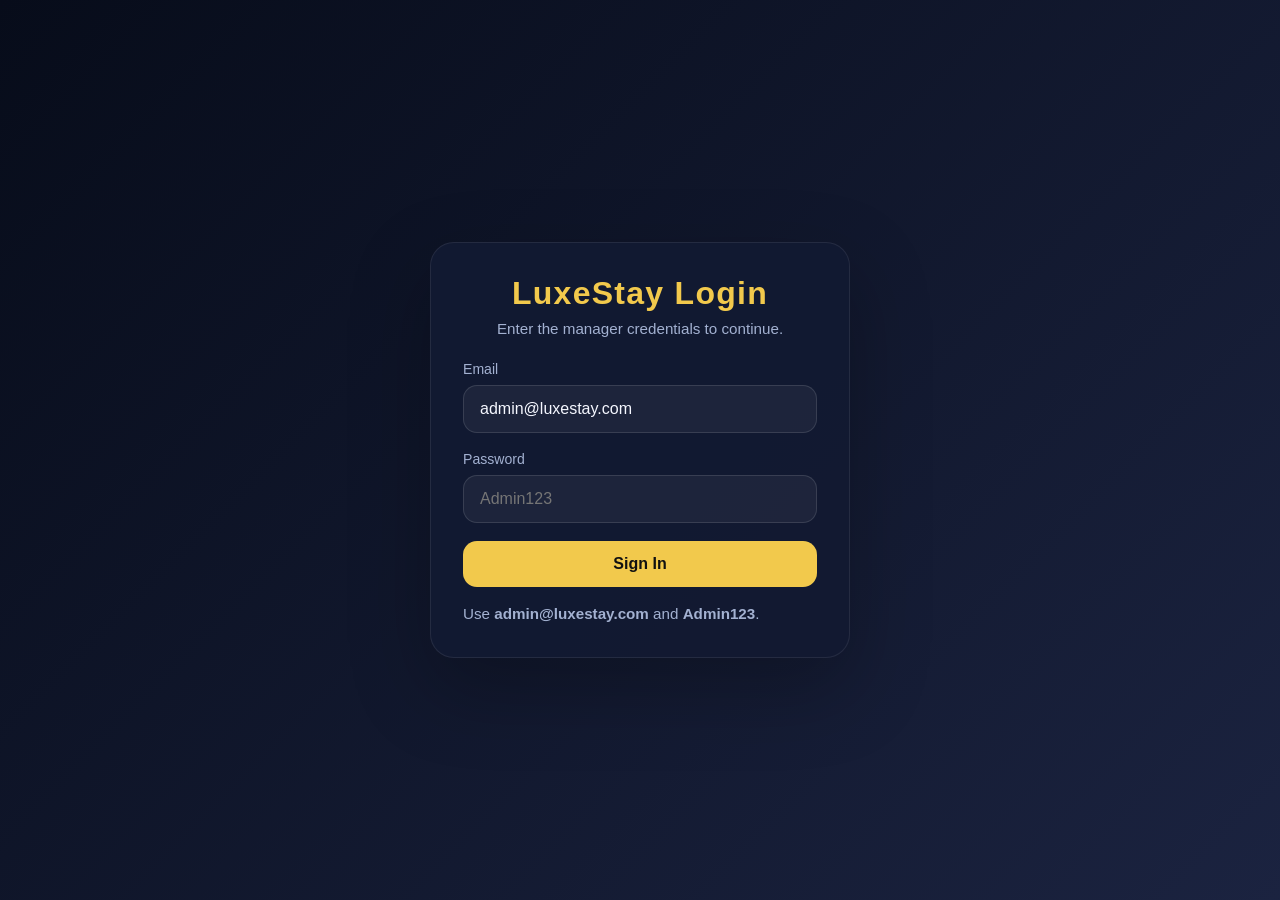
==== index.html @ e8fb21a9 "intail UI settings of hotel managments" ====
<!DOCTYPE html>
<html lang="en">
<head>
<meta charset="UTF-8">
<meta name="viewport" content="width=device-width, initial-scale=1.0">
<title>LuxeStay — Hotel Management System</title>
<link href="https://fonts.googleapis.com/css2?family=Cormorant+Garamond:wght@400;500;600&family=DM+Sans:wght@300;400;500;600&display=swap" rel="stylesheet">
<link rel="stylesheet" href="style.css">
</head>
<body>

<!-- SIDEBAR -->
<aside class="sidebar" id="sidebar">
  <div class="sidebar-logo">
    <div class="brand">LuxeStay</div>
    <div class="tagline">Hotel Management</div>
  </div>
  <nav class="sidebar-nav">
    <div class="nav-section-label">Overview</div>
    <div class="nav-item active" onclick="navigate('dashboard',this)">
      <svg fill="none" viewBox="0 0 24 24" stroke="currentColor" stroke-width="1.8"><rect x="3" y="3" width="7" height="7" rx="1"/><rect x="14" y="3" width="7" height="7" rx="1"/><rect x="3" y="14" width="7" height="7" rx="1"/><rect x="14" y="14" width="7" height="7" rx="1"/></svg>
      Dashboard
    </div>

    <div class="nav-section-label">Operations</div>
    <div class="nav-item" onclick="navigate('reservations',this)">
      <svg fill="none" viewBox="0 0 24 24" stroke="currentColor" stroke-width="1.8"><rect x="3" y="4" width="18" height="18" rx="2"/><line x1="16" y1="2" x2="16" y2="6"/><line x1="8" y1="2" x2="8" y2="6"/><line x1="3" y1="10" x2="21" y2="10"/></svg>
      Reservations
      <span class="nav-badge" id="pending-badge">0</span>
    </div>
    <div class="nav-item" onclick="navigate('rooms',this)">
      <svg fill="none" viewBox="0 0 24 24" stroke="currentColor" stroke-width="1.8"><path d="M2 20V8l10-5 10 5v12"/><path d="M9 20v-8h6v8"/></svg>
      Rooms
    </div>
    <div class="nav-item" onclick="navigate('guests',this)">
      <svg fill="none" viewBox="0 0 24 24" stroke="currentColor" stroke-width="1.8"><circle cx="9" cy="7" r="4"/><path d="M2 21v-2a4 4 0 014-4h6a4 4 0 014 4v2"/><path d="M20 8v6M17 11h6"/></svg>
      Guests
    </div>
    <div class="nav-item" onclick="navigate('checkinout',this)">
      <svg fill="none" viewBox="0 0 24 24" stroke="currentColor" stroke-width="1.8"><path d="M15 3h4a2 2 0 012 2v14a2 2 0 01-2 2h-4"/><polyline points="10 17 15 12 10 7"/><line x1="15" y1="12" x2="3" y2="12"/></svg>
      Check In / Out
    </div>
    <div class="nav-item" onclick="navigate('housekeeping',this)">
      <svg fill="none" viewBox="0 0 24 24" stroke="currentColor" stroke-width="1.8"><path d="M3 21h18M5 21V7l7-4 7 4v14"/><path d="M9 9h6M9 13h6M9 17h6"/></svg>
      Housekeeping
    </div>

    <div class="nav-section-label">Finance</div>
    <div class="nav-item" onclick="navigate('billing',this)">
      <svg fill="none" viewBox="0 0 24 24" stroke="currentColor" stroke-width="1.8"><rect x="2" y="5" width="20" height="14" rx="2"/><line x1="2" y1="10" x2="22" y2="10"/></svg>
      Billing
    </div>
    <div class="nav-item" onclick="navigate('reports',this)">
      <svg fill="none" viewBox="0 0 24 24" stroke="currentColor" stroke-width="1.8"><line x1="18" y1="20" x2="18" y2="10"/><line x1="12" y1="20" x2="12" y2="4"/><line x1="6" y1="20" x2="6" y2="14"/></svg>
      Reports
    </div>

    <div class="nav-section-label">Settings</div>
    <div class="nav-item" onclick="navigate('staff',this)">
      <svg fill="none" viewBox="0 0 24 24" stroke="currentColor" stroke-width="1.8"><path d="M17 21v-2a4 4 0 00-4-4H5a4 4 0 00-4 4v2"/><circle cx="9" cy="7" r="4"/><path d="M23 21v-2a4 4 0 00-3-3.87"/><path d="M16 3.13a4 4 0 010 7.75"/></svg>
      Staff
    </div>
    <div class="nav-item" onclick="navigate('settings',this)">
      <svg fill="none" viewBox="0 0 24 24" stroke="currentColor" stroke-width="1.8"><circle cx="12" cy="12" r="3"/><path d="M19.4 15a1.65 1.65 0 00.33 1.82l.06.06a2 2 0 010 2.83 2 2 0 01-2.83 0l-.06-.06a1.65 1.65 0 00-1.82-.33 1.65 1.65 0 00-1 1.51V21a2 2 0 01-4 0v-.09A1.65 1.65 0 009 19.4a1.65 1.65 0 00-1.82.33l-.06.06a2 2 0 01-2.83 0 2 2 0 010-2.83l.06-.06A1.65 1.65 0 004.68 15a1.65 1.65 0 00-1.51-1H3a2 2 0 010-4h.09A1.65 1.65 0 004.6 9a1.65 1.65 0 00-.33-1.82l-.06-.06a2 2 0 010-2.83 2 2 0 012.83 0l.06.06A1.65 1.65 0 009 4.68a1.65 1.65 0 001-1.51V3a2 2 0 014 0v.09a1.65 1.65 0 001 1.51 1.65 1.65 0 001.82-.33l.06-.06a2 2 0 012.83 0 2 2 0 010 2.83l-.06.06A1.65 1.65 0 0019.4 9a1.65 1.65 0 001.51 1H21a2 2 0 010 4h-.09a1.65 1.65 0 00-1.51 1z"/></svg>
      Settings
    </div>
  </nav>
  <div class="sidebar-footer">
    <div class="user-chip">
      <div class="user-avatar">AM</div>
      <div>
        <div class="user-name">Admin Manager</div>
        <div class="user-role">Super Admin</div>
      </div>
    </div>
  </div>
</aside>

<script>
  if (localStorage.getItem('luxestayLoggedIn') !== 'true') {
    window.location.href = 'login.html';
  }
</script>

<!-- MAIN -->
<main class="main">
  <header class="topbar">
    <div class="page-title" id="page-title">Dashboard</div>
    <div class="topbar-right">
      <div class="topbar-date" id="current-date"></div>
      <button class="notif-btn" onclick="showToast('You have 3 pending reservations','success')">
        <svg width="16" height="16" fill="none" viewBox="0 0 24 24" stroke="currentColor" stroke-width="1.8"><path d="M18 8A6 6 0 006 8c0 7-3 9-3 9h18s-3-2-3-9"/><path d="M13.73 21a2 2 0 01-3.46 0"/></svg>
        <span class="notif-dot"></span>
      </button>
      <button class="btn btn-primary" onclick="handleTopAction()" id="top-action-btn">
        <svg width="14" height="14" fill="none" viewBox="0 0 24 24" stroke="currentColor" stroke-width="2"><line x1="12" y1="5" x2="12" y2="19"/><line x1="5" y1="12" x2="19" y2="12"/></svg>
        New Reservation
      </button>
      <button class="btn btn-ghost" style="margin-left:10px;padding:10px 14px;font-size:0.95rem" onclick="logout()">Logout</button>
    </div>
  </header>

  <div class="page-content">

    <!-- DASHBOARD -->
    <div class="page active" id="page-dashboard">
      <div class="stats-grid">
        <div class="stat-card gold">
          <div class="stat-icon gold-bg"><svg fill="none" viewBox="0 0 24 24" stroke="currentColor" stroke-width="1.8"><path d="M2 20V8l10-5 10 5v12"/></svg></div>
          <div class="stat-label">Total Rooms</div>
          <div class="stat-value" id="stat-total">0</div>
          <div class="stat-sub" id="stat-floor-count">Across 0 floors</div>
        </div>
        <div class="stat-card green">
          <div class="stat-icon green-bg"><svg fill="none" viewBox="0 0 24 24" stroke="currentColor" stroke-width="1.8"><circle cx="12" cy="12" r="10"/><polyline points="12 6 12 12 16 14"/></svg></div>
          <div class="stat-label">Occupancy Rate</div>
          <div class="stat-value" id="stat-occupancy">0%</div>
          <div class="stat-sub" id="stat-occupied-count">0 of 0 occupied</div>
        </div>
        <div class="stat-card blue">
          <div class="stat-icon blue-bg"><svg fill="none" viewBox="0 0 24 24" stroke="currentColor" stroke-width="1.8"><rect x="3" y="4" width="18" height="18" rx="2"/><line x1="16" y1="2" x2="16" y2="6"/><line x1="8" y1="2" x2="8" y2="6"/><line x1="3" y1="10" x2="21" y2="10"/></svg></div>
          <div class="stat-label">Today's Check-ins</div>
          <div class="stat-value" id="stat-checkins">0</div>
          <div class="stat-sub" id="stat-checkins-sub">0 scheduled</div>
        </div>
        <div class="stat-card red">
          <div class="stat-icon gold-bg"><svg fill="none" viewBox="0 0 24 24" stroke="currentColor" stroke-width="1.8"><line x1="12" y1="1" x2="12" y2="23"/><path d="M17 5H9.5a3.5 3.5 0 000 7h5a3.5 3.5 0 010 7H6"/></svg></div>
          <div class="stat-label">Revenue Today</div>
          <div class="stat-value" id="stat-revenue">$0</div>
          <div class="stat-sub" id="stat-revenue-sub">0% vs yesterday</div>
        </div>
      </div>

      <div class="quick-actions">
        <div class="qa-card" onclick="navigate('reservations',document.querySelector('[onclick*=reservations]'));openModal('reservationModal')">
          <div class="qa-icon" style="background:rgba(201,168,76,0.1)"><svg width="20" height="20" fill="none" viewBox="0 0 24 24" stroke="#C9A84C" stroke-width="1.8"><line x1="12" y1="5" x2="12" y2="19"/><line x1="5" y1="12" x2="19" y2="12"/></svg></div>
          <div><div class="qa-text">New Booking</div><div class="qa-sub">Create reservation</div></div>
        </div>
        <div class="qa-card" onclick="navigate('checkinout',document.querySelector('[onclick*=checkinout]'))">
          <div class="qa-icon" style="background:var(--green-bg)"><svg width="20" height="20" fill="none" viewBox="0 0 24 24" stroke="var(--green)" stroke-width="1.8"><path d="M15 3h4a2 2 0 012 2v14a2 2 0 01-2 2h-4"/><polyline points="10 17 15 12 10 7"/><line x1="15" y1="12" x2="3" y2="12"/></svg></div>
          <div><div class="qa-text">Check In</div><div class="qa-sub">Guest arrival</div></div>
        </div>
        <div class="qa-card" onclick="navigate('billing',document.querySelector('[onclick*=billing]'))">
          <div class="qa-icon" style="background:var(--blue-bg)"><svg width="20" height="20" fill="none" viewBox="0 0 24 24" stroke="var(--blue)" stroke-width="1.8"><rect x="2" y="5" width="20" height="14" rx="2"/><line x1="2" y1="10" x2="22" y2="10"/></svg></div>
          <div><div class="qa-text">Generate Bill</div><div class="qa-sub">Invoice guest</div></div>
        </div>
        <div class="qa-card" onclick="navigate('housekeeping',document.querySelector('[onclick*=housekeeping]'))">
          <div class="qa-icon" style="background:var(--amber-bg)"><svg width="20" height="20" fill="none" viewBox="0 0 24 24" stroke="var(--amber)" stroke-width="1.8"><path d="M3 9l9-7 9 7v11a2 2 0 01-2 2H5a2 2 0 01-2-2z"/></svg></div>
          <div><div class="qa-text">Housekeeping</div><div class="qa-sub">Assign tasks</div></div>
        </div>
      </div>

      <div class="grid-2">
        <div>
          <div class="section-header">
            <div class="section-title">Recent Reservations</div>
            <button class="btn btn-ghost" onclick="navigate('reservations',document.querySelector('[onclick*=reservations]'))">View All</button>
          </div>
          <div class="table-wrap">
            <table>
              <thead><tr><th>Guest</th><th>Room</th><th>Check-in</th><th>Status</th></tr></thead>
              <tbody id="recent-reservations-tbody">
              </tbody>
            </table>
          </div>
        </div>
        <div>
          <div class="section-header">
            <div class="section-title">Recent Activity</div>
          </div>
          <div class="table-wrap" style="padding:16px">
            <div id="activity-feed"></div>
          </div>
        </div>
      </div>

      <div class="divider"></div>

      <div class="section-header" style="margin-top:0">
        <div class="section-title">Floor Overview</div>
        <div style="display:flex;gap:12px;font-size:12px">
          <span style="color:var(--green)">● Available</span>
          <span style="color:var(--red)">● Occupied</span>
          <span style="color:var(--blue)">● Reserved</span>
          <span style="color:var(--amber)">● Maintenance</span>
        </div>
      </div>
      <div id="floor-overview"></div>
    </div>

    <!-- RESERVATIONS -->
    <div class="page" id="page-reservations">
      <div class="filter-row">
        <div class="search-bar">
          <svg fill="none" viewBox="0 0 24 24" stroke="currentColor" stroke-width="2"><circle cx="11" cy="11" r="8"/><line x1="21" y1="21" x2="16.65" y2="16.65"/></svg>
          <input type="text" placeholder="Search guest, room..." id="res-search" oninput="filterReservations()">
        </div>
        <button class="filter-chip active" data-filter="all" onclick="setResFilter('all',this)">All</button>
        <button class="filter-chip" data-filter="confirmed" onclick="setResFilter('confirmed',this)">Confirmed</button>
        <button class="filter-chip" data-filter="pending" onclick="setResFilter('pending',this)">Pending</button>
        <button class="filter-chip" data-filter="checked-in" onclick="setResFilter('checked-in',this)">Checked In</button>
        <button class="filter-chip" data-filter="checked-out" onclick="setResFilter('checked-out',this)">Checked Out</button>
        <button class="btn btn-primary" style="margin-left:auto" onclick="openModal('reservationModal')">
          <svg width="14" height="14" fill="none" viewBox="0 0 24 24" stroke="currentColor" stroke-width="2"><line x1="12" y1="5" x2="12" y2="19"/><line x1="5" y1="12" x2="19" y2="12"/></svg>
          New Reservation
        </button>
      </div>
      <div class="table-wrap overflow-x">
        <table>
          <thead><tr><th>Booking ID</th><th>Guest Name</th><th>Room</th><th>Check-In</th><th>Check-Out</th><th>Nights</th><th>Amount</th><th>Status</th><th>Actions</th></tr></thead>
          <tbody id="reservations-tbody"></tbody>
        </table>
      </div>
    </div>

    <!-- ROOMS -->
    <div class="page" id="page-rooms">
      <div class="filter-row">
        <button class="filter-chip active" onclick="setRoomFilter('all',this)">All Rooms</button>
        <button class="filter-chip" onclick="setRoomFilter('available',this)">Available</button>
        <button class="filter-chip" onclick="setRoomFilter('occupied',this)">Occupied</button>
        <button class="filter-chip" onclick="setRoomFilter('reserved',this)">Reserved</button>
        <button class="filter-chip" onclick="setRoomFilter('maintenance',this)">Maintenance</button>
        <button class="btn btn-primary" style="margin-left:auto" onclick="openModal('roomModal')">
          <svg width="14" height="14" fill="none" viewBox="0 0 24 24" stroke="currentColor" stroke-width="2"><line x1="12" y1="5" x2="12" y2="19"/><line x1="5" y1="12" x2="19" y2="12"/></svg>
          Add Room
        </button>
      </div>
      <div class="room-grid" id="rooms-grid"></div>
    </div>

    <!-- GUESTS -->
    <div class="page" id="page-guests">
      <div class="filter-row">
        <div class="search-bar">
          <svg fill="none" viewBox="0 0 24 24" stroke="currentColor" stroke-width="2"><circle cx="11" cy="11" r="8"/><line x1="21" y1="21" x2="16.65" y2="16.65"/></svg>
          <input type="text" placeholder="Search guests..." id="guest-search" oninput="filterGuests()">
        </div>
        <button class="btn btn-primary" style="margin-left:auto" onclick="openModal('guestModal')">
          <svg width="14" height="14" fill="none" viewBox="0 0 24 24" stroke="currentColor" stroke-width="2"><line x1="12" y1="5" x2="12" y2="19"/><line x1="5" y1="12" x2="19" y2="12"/></svg>
          Add Guest
        </button>
      </div>
      <div class="table-wrap overflow-x">
        <table>
          <thead><tr><th>Guest ID</th><th>Name</th><th>Email</th><th>Phone</th><th>Nationality</th><th>Stays</th><th>Total Spent</th><th>Actions</th></tr></thead>
          <tbody id="guests-tbody"></tbody>
        </table>
      </div>
    </div>

    <!-- CHECK IN / OUT -->
    <div class="page" id="page-checkinout">
      <div class="tabs">
        <div class="tab active" onclick="switchTab('checkin-tab',this)">Check In</div>
        <div class="tab" onclick="switchTab('checkout-tab',this)">Check Out</div>
      </div>
      <div id="checkin-tab">
        <div class="section-header"><div class="section-title">Pending Check-Ins Today</div></div>
        <div class="table-wrap overflow-x">
          <table>
            <thead><tr><th>Booking ID</th><th>Guest Name</th><th>Room</th><th>Expected</th><th>ID Verified</th><th>Action</th></tr></thead>
            <tbody id="checkin-tbody"></tbody>
          </table>
        </div>
      </div>
      <div id="checkout-tab" style="display:none">
        <div class="section-header"><div class="section-title">Active Check-Ins (Ready to Checkout)</div></div>
        <div class="table-wrap overflow-x">
          <table>
            <thead><tr><th>Booking ID</th><th>Guest Name</th><th>Room</th><th>Check-Out Date</th><th>Due Amount</th><th>Action</th></tr></thead>
            <tbody id="checkout-tbody"></tbody>
          </table>
        </div>
      </div>
    </div>

    <!-- HOUSEKEEPING -->
    <div class="page" id="page-housekeeping">
      <div class="filter-row">
        <button class="filter-chip active" onclick="setHKFilter('all',this)">All Tasks</button>
        <button class="filter-chip" onclick="setHKFilter('pending',this)">Pending</button>
        <button class="filter-chip" onclick="setHKFilter('in-progress',this)">In Progress</button>
        <button class="filter-chip" onclick="setHKFilter('completed',this)">Completed</button>
        <button class="btn btn-primary" style="margin-left:auto" onclick="openModal('hkModal')">
          <svg width="14" height="14" fill="none" viewBox="0 0 24 24" stroke="currentColor" stroke-width="2"><line x1="12" y1="5" x2="12" y2="19"/><line x1="5" y1="12" x2="19" y2="12"/></svg>
          Assign Task
        </button>
      </div>
      <div class="table-wrap overflow-x">
        <table>
          <thead><tr><th>Task ID</th><th>Room</th><th>Type</th><th>Assigned To</th><th>Priority</th><th>Status</th><th>Notes</th><th>Actions</th></tr></thead>
          <tbody id="hk-tbody"></tbody>
        </table>
      </div>
    </div>

    <!-- BILLING -->
    <div class="page" id="page-billing">
      <div class="tabs">
        <div class="tab active" onclick="switchTab('invoices-tab',this)">Invoices</div>
        <div class="tab" onclick="switchTab('generate-tab',this)">Generate Bill</div>
      </div>
      <div id="invoices-tab">
        <div class="table-wrap overflow-x">
          <table>
            <thead><tr><th>Invoice #</th><th>Guest</th><th>Room</th><th>Dates</th><th>Amount</th><th>Paid</th><th>Status</th><th>Actions</th></tr></thead>
            <tbody id="billing-tbody"></tbody>
          </table>
        </div>
      </div>
      <div id="generate-tab" style="display:none">
        <div style="max-width:560px">
          <div class="form-group" style="margin-bottom:16px">
            <label>Select Booking ID</label>
            <select id="bill-booking-select" onchange="loadBillPreview()">
              <option value="">-- Select Booking --</option>
            </select>
          </div>
          <div id="bill-preview" style="display:none">
            <div class="table-wrap" style="padding:20px;margin-top:0">
              <div id="bill-details"></div>
              <div class="divider"></div>
              <div id="bill-line-items"></div>
              <button class="btn btn-primary" style="margin-top:20px" onclick="generateInvoice()">Generate Invoice</button>
            </div>
          </div>
        </div>
      </div>
    </div>

    <!-- REPORTS -->
    <div class="page" id="page-reports">
      <div class="grid-3 report-metrics" id="report-metrics" style="margin-bottom:24px"></div>
      <div class="grid-2">
        <div class="chart-box">
          <div class="section-title" style="margin-bottom:4px">Weekly Revenue</div>
          <div style="font-size:12px;color:var(--text-muted)">Last 7 days</div>
          <div class="mini-bar-chart" id="revenue-chart"></div>
          <div style="display:flex;justify-content:space-between;font-size:10px;color:var(--text-dim);margin-top:4px">
            <span>Mon</span><span>Tue</span><span>Wed</span><span>Thu</span><span>Fri</span><span>Sat</span><span>Sun</span>
          </div>
        </div>
        <div class="chart-box">
          <div class="section-title" style="margin-bottom:4px">Occupancy Trend</div>
          <div style="font-size:12px;color:var(--text-muted)">Last 7 days</div>
          <div class="mini-bar-chart" id="occupancy-chart"></div>
          <div style="display:flex;justify-content:space-between;font-size:10px;color:var(--text-dim);margin-top:4px">
            <span>Mon</span><span>Tue</span><span>Wed</span><span>Thu</span><span>Fri</span><span>Sat</span><span>Sun</span>
          </div>
        </div>
      </div>
      <div class="divider"></div>
      <div class="section-header"><div class="section-title">Room Type Performance</div></div>
      <div class="table-wrap">
        <table>
          <thead><tr><th>Room Type</th><th>Count</th><th>Avg Rate</th><th>Occupancy</th><th>Revenue</th></tr></thead>
          <tbody id="report-performance-tbody"></tbody>
        </table>
      </div>
    </div>

    <!-- STAFF -->
    <div class="page" id="page-staff">
      <div class="filter-row">
        <div class="search-bar">
          <svg fill="none" viewBox="0 0 24 24" stroke="currentColor" stroke-width="2"><circle cx="11" cy="11" r="8"/><line x1="21" y1="21" x2="16.65" y2="16.65"/></svg>
          <input type="text" placeholder="Search staff..." id="staff-search" oninput="filterStaff()">
        </div>
        <button class="btn btn-primary" style="margin-left:auto" onclick="openModal('staffModal')">
          <svg width="14" height="14" fill="none" viewBox="0 0 24 24" stroke="currentColor" stroke-width="2"><line x1="12" y1="5" x2="12" y2="19"/><line x1="5" y1="12" x2="19" y2="12"/></svg>
          Add Staff
        </button>
      </div>
      <div class="table-wrap overflow-x">
        <table>
          <thead><tr><th>Staff ID</th><th>Name</th><th>Role</th><th>Department</th><th>Shift</th><th>Contact</th><th>Status</th><th>Actions</th></tr></thead>
          <tbody id="staff-tbody"></tbody>
        </table>
      </div>
    </div>

    <!-- SETTINGS -->
    <div class="page" id="page-settings">
      <div class="grid-2">
        <div>
          <div class="section-title" style="margin-bottom:16px">Hotel Information</div>
          <div class="table-wrap" style="padding:20px">
            <div class="form-group" style="margin-bottom:16px"><label>Hotel Name</label><input id="hotel-name"></div>
            <div class="form-group" style="margin-bottom:16px"><label>Address</label><input id="hotel-address"></div>
            <div class="form-group" style="margin-bottom:16px"><label>Phone</label><input id="hotel-phone"></div>
            <div class="form-group" style="margin-bottom:16px"><label>Email</label><input id="hotel-email"></div>
            <div class="form-group" style="margin-bottom:16px"><label>Currency</label><select id="hotel-currency"><option>USD ($)</option><option>EUR (€)</option><option>GBP (£)</option><option>PKR (₨)</option></select></div>
            <div class="form-group" style="margin-bottom:20px"><label>Tax Rate (%)</label><input id="hotel-tax" type="number"></div>
            <button class="btn btn-primary" onclick="saveSettings()">Save Changes</button>
          </div>
        </div>
        <div>
          <div class="section-title" style="margin-bottom:16px">Room Pricing</div>
          <div class="table-wrap" style="padding:20px">
            <div class="form-group" style="margin-bottom:16px"><label>Standard Room (per night)</label><input id="price-standard" type="number"></div>
            <div class="form-group" style="margin-bottom:16px"><label>Deluxe Room (per night)</label><input id="price-deluxe" type="number"></div>
            <div class="form-group" style="margin-bottom:16px"><label>Suite (per night)</label><input id="price-suite" type="number"></div>
            <div class="form-group" style="margin-bottom:16px"><label>Presidential Suite (per night)</label><input id="price-presidential" type="number"></div>
            <div class="form-group" style="margin-bottom:16px"><label>Early Check-in Fee</label><input id="fee-early-checkin" type="number"></div>
            <div class="form-group" style="margin-bottom:20px"><label>Late Check-out Fee</label><input id="fee-late-checkout" type="number"></div>
            <button class="btn btn-primary" onclick="savePricing()">Update Pricing</button>
          </div>
        </div>
      </div>
    </div>

  </div><!-- end page-content -->
</main>

<!-- ===================== MODALS ===================== -->

<!-- Reservation Modal -->
<div class="modal-overlay" id="reservationModal">
  <div class="modal">
    <div class="modal-header">
      <div class="modal-title">New Reservation</div>
      <button class="modal-close" onclick="closeModal('reservationModal')">×</button>
    </div>
    <div class="form-grid">
      <div class="form-group"><label>First Name</label><input id="res-fname" placeholder="John"></div>
      <div class="form-group"><label>Last Name</label><input id="res-lname" placeholder="Smith"></div>
      <div class="form-group"><label>Email</label><input id="res-email" type="email" placeholder="john@email.com"></div>
      <div class="form-group"><label>Phone</label><input id="res-phone" placeholder="+1 555-0100"></div>
      <div class="form-group"><label>Room</label>
        <select id="res-room">
          <option value="">Select Room</option>
        </select>
      </div>
      <div class="form-group"><label>Adults</label><select id="res-adults"><option>1</option><option>2</option><option>3</option><option>4</option></select></div>
      <div class="form-group"><label>Check-In Date</label><input id="res-checkin" type="date"></div>
      <div class="form-group"><label>Check-Out Date</label><input id="res-checkout" type="date"></div>
      <div class="form-group full"><label>Special Requests</label><textarea id="res-notes" placeholder="Any special requirements..."></textarea></div>
      <div class="form-group"><label>Payment Method</label><select id="res-payment"><option>Credit Card</option><option>Cash</option><option>Bank Transfer</option></select></div>
      <div class="form-group"><label>Status</label><select id="res-status"><option>confirmed</option><option>pending</option></select></div>
    </div>
    <div class="form-actions">
      <button class="btn btn-ghost" onclick="closeModal('reservationModal')">Cancel</button>
      <button class="btn btn-primary" onclick="saveReservation()">Create Reservation</button>
    </div>
  </div>
</div>

<!-- Room Modal -->
<div class="modal-overlay" id="roomModal">
  <div class="modal">
    <div class="modal-header">
      <div class="modal-title">Add / Edit Room</div>
      <button class="modal-close" onclick="closeModal('roomModal')">×</button>
    </div>
    <div class="form-grid">
      <div class="form-group"><label>Room Number</label><input id="room-number" placeholder="101"></div>
      <div class="form-group"><label>Floor</label><select id="room-floor"><option>1</option><option>2</option><option>3</option><option>4</option></select></div>
      <div class="form-group"><label>Type</label><select id="room-type"><option>Standard</option><option>Deluxe</option><option>Suite</option><option>Presidential</option></select></div>
      <div class="form-group"><label>Capacity</label><select id="room-capacity"><option>1</option><option>2</option><option>3</option><option>4</option></select></div>
      <div class="form-group"><label>Price / Night ($)</label><input id="room-price" type="number" placeholder="120"></div>
      <div class="form-group"><label>Status</label><select id="room-status-select"><option>available</option><option>occupied</option><option>reserved</option><option>maintenance</option></select></div>
      <div class="form-group full"><label>Amenities</label><input id="room-amenities" placeholder="WiFi, AC, TV, Mini Bar..."></div>
    </div>
    <div class="form-actions">
      <button class="btn btn-ghost" onclick="closeModal('roomModal')">Cancel</button>
      <button class="btn btn-primary" onclick="saveRoom()">Save Room</button>
    </div>
  </div>
</div>

<!-- Guest Modal -->
<div class="modal-overlay" id="guestModal">
  <div class="modal">
    <div class="modal-header">
      <div class="modal-title">Add / Edit Guest</div>
      <button class="modal-close" onclick="closeModal('guestModal')">×</button>
    </div>
    <div class="form-grid">
      <div class="form-group"><label>First Name</label><input id="guest-fname" placeholder="John"></div>
      <div class="form-group"><label>Last Name</label><input id="guest-lname" placeholder="Smith"></div>
      <div class="form-group"><label>Email</label><input id="guest-email" type="email"></div>
      <div class="form-group"><label>Phone</label><input id="guest-phone"></div>
      <div class="form-group"><label>Nationality</label><input id="guest-nationality" placeholder="American"></div>
      <div class="form-group"><label>ID Type</label><select id="guest-id-type"><option>Passport</option><option>National ID</option><option>Driver License</option></select></div>
      <div class="form-group full"><label>ID Number</label><input id="guest-id-number"></div>
    </div>
    <div class="form-actions">
      <button class="btn btn-ghost" onclick="closeModal('guestModal')">Cancel</button>
      <button class="btn btn-primary" onclick="saveGuest()">Save Guest</button>
    </div>
  </div>
</div>

<!-- Housekeeping Modal -->
<div class="modal-overlay" id="hkModal">
  <div class="modal">
    <div class="modal-header">
      <div class="modal-title">Assign Housekeeping Task</div>
      <button class="modal-close" onclick="closeModal('hkModal')">×</button>
    </div>
    <div class="form-grid">
      <div class="form-group"><label>Room</label><select id="hk-room"></select></div>
      <div class="form-group"><label>Task Type</label><select id="hk-type"><option>Full Cleaning</option><option>Turndown</option><option>Linen Change</option><option>Deep Clean</option><option>Inspection</option></select></div>
      <div class="form-group"><label>Assigned To</label><select id="hk-staff"></select></div>
      <div class="form-group"><label>Priority</label><select id="hk-priority"><option>Normal</option><option>High</option><option>Urgent</option></select></div>
      <div class="form-group full"><label>Notes</label><textarea id="hk-notes" placeholder="Special instructions..."></textarea></div>
    </div>
    <div class="form-actions">
      <button class="btn btn-ghost" onclick="closeModal('hkModal')">Cancel</button>
      <button class="btn btn-primary" onclick="saveHKTask()">Assign Task</button>
    </div>
  </div>
</div>

<!-- Staff Modal -->
<div class="modal-overlay" id="staffModal">
  <div class="modal">
    <div class="modal-header">
      <div class="modal-title">Add Staff Member</div>
      <button class="modal-close" onclick="closeModal('staffModal')">×</button>
    </div>
    <div class="form-grid">
      <div class="form-group"><label>First Name</label><input id="staff-fname" placeholder="Jane"></div>
      <div class="form-group"><label>Last Name</label><input id="staff-lname" placeholder="Doe"></div>
      <div class="form-group"><label>Role</label><select id="staff-role"><option>Receptionist</option><option>Housekeeper</option><option>Manager</option><option>Chef</option><option>Security</option><option>Concierge</option></select></div>
      <div class="form-group"><label>Department</label><select id="staff-dept"><option>Front Desk</option><option>Housekeeping</option><option>Management</option><option>F&B</option><option>Security</option></select></div>
      <div class="form-group"><label>Shift</label><select id="staff-shift"><option>Morning (6AM-2PM)</option><option>Afternoon (2PM-10PM)</option><option>Night (10PM-6AM)</option></select></div>
      <div class="form-group"><label>Phone</label><input id="staff-phone"></div>
      <div class="form-group full"><label>Email</label><input id="staff-email" type="email"></div>
    </div>
    <div class="form-actions">
      <button class="btn btn-ghost" onclick="closeModal('staffModal')">Cancel</button>
      <button class="btn btn-primary" onclick="saveStaff()">Add Staff</button>
    </div>
  </div>
</div>

<!-- TOAST -->
<div class="toast" id="toast">
  <div class="toast-icon">✓</div>
  <span id="toast-msg">Done!</span>
</div>

<script src="script.js?v=2"></script>
</body>
</html>
---- style.css ----
:root {
    --gold: #C9A84C;
    --gold-light: #E8D5A3;
    --gold-dark: #8B6914;
    --bg: #0A0A0B;
    --surface: #111113;
    --surface2: #18181B;
    --surface3: #222226;
    --border: rgba(201,168,76,0.15);
    --border2: rgba(201,168,76,0.3);
    --text: #F5F0E8;
    --text-muted: #8A8580;
    --text-dim: #4A4845;
    --green: #4CAF7A;
    --green-bg: rgba(76,175,122,0.1);
    --red: #E05555;
    --red-bg: rgba(224,85,85,0.1);
    --blue: #5B8DEF;
    --blue-bg: rgba(91,141,239,0.1);
    --amber: #E8A830;
    --amber-bg: rgba(232,168,48,0.1);
    --radius: 8px;
    --radius-lg: 12px;
    --sidebar-width: 240px;
  }
  * { margin:0; padding:0; box-sizing:border-box; }
  body { font-family:'DM Sans',sans-serif; background:var(--bg); color:var(--text); min-height:100vh; display:flex; font-size:14px; }

  /* SIDEBAR */
  .sidebar {
    width:var(--sidebar-width); background:var(--surface); border-right:1px solid var(--border);
    display:flex; flex-direction:column; position:fixed; top:0; left:0; height:100vh; z-index:100;
    transition: transform 0.3s;
  }
  .sidebar-logo {
    padding:24px 20px 20px;
    border-bottom:1px solid var(--border);
  }
  .sidebar-logo .brand { font-family:'Cormorant Garamond',serif; font-size:22px; color:var(--gold); letter-spacing:1px; }
  .sidebar-logo .tagline { font-size:10px; color:var(--text-muted); letter-spacing:2px; text-transform:uppercase; margin-top:2px; }
  .sidebar-nav { flex:1; padding:16px 10px; overflow-y:auto; }
  .nav-section-label { font-size:10px; text-transform:uppercase; letter-spacing:2px; color:var(--text-dim); padding:8px 10px 6px; }
  .nav-item {
    display:flex; align-items:center; gap:10px; padding:9px 12px; border-radius:var(--radius);
    cursor:pointer; color:var(--text-muted); font-size:13px; font-weight:400; transition:all 0.15s;
    margin-bottom:2px; border:1px solid transparent;
  }
  .nav-item:hover { background:var(--surface2); color:var(--text); }
  .nav-item.active { background:rgba(201,168,76,0.1); color:var(--gold); border-color:var(--border); }
  .nav-item svg { width:16px; height:16px; flex-shrink:0; }
  .nav-badge {
    margin-left:auto; background:var(--gold); color:var(--bg); font-size:10px;
    padding:1px 6px; border-radius:20px; font-weight:600;
  }
  .sidebar-footer { padding:16px; border-top:1px solid var(--border); }
  .user-chip { display:flex; align-items:center; gap:10px; }
  .user-avatar { width:32px; height:32px; border-radius:50%; background:linear-gradient(135deg,var(--gold-dark),var(--gold)); display:flex; align-items:center; justify-content:center; font-size:12px; font-weight:600; color:var(--bg); flex-shrink:0; }
  .user-name { font-size:13px; font-weight:500; }
  .user-role { font-size:11px; color:var(--text-muted); }

  /* MAIN */
  .main { margin-left:var(--sidebar-width); flex:1; display:flex; flex-direction:column; min-height:100vh; }
  .topbar {
    background:var(--surface); border-bottom:1px solid var(--border); padding:0 28px;
    height:60px; display:flex; align-items:center; justify-content:space-between; position:sticky; top:0; z-index:50;
  }
  .page-title { font-family:'Cormorant Garamond',serif; font-size:20px; color:var(--text); }
  .topbar-right { display:flex; align-items:center; gap:12px; }
  .topbar-date { font-size:12px; color:var(--text-muted); }
  .btn {
    display:inline-flex; align-items:center; gap:6px; padding:8px 16px; border-radius:var(--radius);
    font-size:13px; font-weight:500; cursor:pointer; border:1px solid transparent; transition:all 0.15s; font-family:inherit;
  }
  .btn-primary { background:var(--gold); color:var(--bg); border-color:var(--gold); }
  .btn-primary:hover { background:var(--gold-light); }
  .btn-ghost { background:transparent; color:var(--text-muted); border-color:var(--border2); }
  .btn-ghost:hover { background:var(--surface2); color:var(--text); }
  .btn-danger { background:var(--red-bg); color:var(--red); border-color:rgba(224,85,85,0.3); }
  .btn-success { background:var(--green-bg); color:var(--green); border-color:rgba(76,175,122,0.3); }
  .btn svg { width:14px; height:14px; }

  /* PAGE CONTENT */
  .page-content { padding:28px; flex:1; }
  .page { display:none; }
  .page.active { display:block; }

  /* STATS GRID */
  .stats-grid { display:grid; grid-template-columns:repeat(4,1fr); gap:16px; margin-bottom:28px; }
  .stat-card {
    background:var(--surface); border:1px solid var(--border); border-radius:var(--radius-lg); padding:20px;
    position:relative; overflow:hidden;
  }
  .stat-card::before { content:''; position:absolute; top:0; left:0; right:0; height:2px; }
  .stat-card.gold::before { background:var(--gold); }
  .stat-card.green::before { background:var(--green); }
  .stat-card.blue::before { background:var(--blue); }
  .stat-card.red::before { background:var(--red); }
  .stat-label { font-size:11px; text-transform:uppercase; letter-spacing:1.5px; color:var(--text-muted); margin-bottom:10px; }
  .stat-value { font-family:'Cormorant Garamond',serif; font-size:32px; font-weight:600; color:var(--text); }
  .stat-sub { font-size:12px; color:var(--text-muted); margin-top:4px; }
  .stat-icon { position:absolute; top:16px; right:16px; width:36px; height:36px; border-radius:8px; display:flex; align-items:center; justify-content:center; }
  .stat-icon.gold-bg { background:rgba(201,168,76,0.1); color:var(--gold); }
  .stat-icon.green-bg { background:var(--green-bg); color:var(--green); }
  .stat-icon.blue-bg { background:var(--blue-bg); color:var(--blue); }
  .stat-icon.red-bg { background:var(--red-bg); color:var(--red); }
  .stat-icon svg { width:18px; height:18px; }

  /* SECTION */
  .section-header { display:flex; align-items:center; justify-content:space-between; margin-bottom:16px; }
  .section-title { font-family:'Cormorant Garamond',serif; font-size:17px; color:var(--text); }

  /* TABLE */
  .table-wrap { background:var(--surface); border:1px solid var(--border); border-radius:var(--radius-lg); overflow:hidden; }
  table { width:100%; border-collapse:collapse; }
  thead tr { background:var(--surface2); }
  th { padding:11px 16px; text-align:left; font-size:11px; text-transform:uppercase; letter-spacing:1.5px; color:var(--text-dim); font-weight:500; }
  td { padding:13px 16px; font-size:13px; color:var(--text-muted); border-top:1px solid var(--border); vertical-align:middle; }
  tr:hover td { background:rgba(255,255,255,0.02); }
  .td-name { color:var(--text); font-weight:500; }

  /* BADGES */
  .badge {
    display:inline-flex; align-items:center; gap:4px; padding:3px 10px; border-radius:20px;
    font-size:11px; font-weight:500; text-transform:capitalize;
  }
  .badge-green { background:var(--green-bg); color:var(--green); }
  .badge-red { background:var(--red-bg); color:var(--red); }
  .badge-amber { background:var(--amber-bg); color:var(--amber); }
  .badge-blue { background:var(--blue-bg); color:var(--blue); }
  .badge-gray { background:var(--surface3); color:var(--text-muted); }
  .badge::before { content:''; width:5px; height:5px; border-radius:50%; background:currentColor; }

  /* GRID 2 */
  .grid-2 { display:grid; grid-template-columns:1fr 1fr; gap:20px; }
  .grid-3 { display:grid; grid-template-columns:repeat(3,1fr); gap:16px; }

  /* ROOM GRID */
  .room-grid { display:grid; grid-template-columns:repeat(auto-fill,minmax(150px,1fr)); gap:12px; }
  .room-card {
    background:var(--surface); border:1px solid var(--border); border-radius:var(--radius-lg); padding:16px; cursor:pointer;
    transition:all 0.15s; position:relative;
  }
  .room-card:hover { border-color:var(--border2); background:var(--surface2); }
  .room-card.occupied { border-color:rgba(224,85,85,0.3); }
  .room-card.available { border-color:rgba(76,175,122,0.2); }
  .room-card.reserved { border-color:rgba(91,141,239,0.3); }
  .room-card.maintenance { border-color:rgba(232,168,48,0.3); }
  .room-number { font-family:'Cormorant Garamond',serif; font-size:24px; font-weight:600; color:var(--text); }
  .room-type { font-size:11px; color:var(--text-muted); margin-top:2px; }
  .room-status-dot { width:8px; height:8px; border-radius:50%; position:absolute; top:14px; right:14px; }
  .dot-green { background:var(--green); }
  .dot-red { background:var(--red); }
  .dot-blue { background:var(--blue); }
  .dot-amber { background:var(--amber); }
  .room-price { font-size:12px; color:var(--gold); margin-top:8px; font-weight:500; }

  /* MODAL */
  .modal-overlay {
    display:none; position:fixed; inset:0; background:rgba(0,0,0,0.7); z-index:1000;
    align-items:center; justify-content:center; backdrop-filter:blur(4px);
  }
  .modal-overlay.open { display:flex; }
  .modal {
    background:var(--surface); border:1px solid var(--border2); border-radius:16px; padding:28px;
    width:520px; max-width:95vw; max-height:90vh; overflow-y:auto;
    animation:modalIn 0.2s ease;
  }
  @keyframes modalIn { from{opacity:0;transform:translateY(12px)} to{opacity:1;transform:translateY(0)} }
  .modal-header { display:flex; align-items:center; justify-content:space-between; margin-bottom:24px; }
  .modal-title { font-family:'Cormorant Garamond',serif; font-size:20px; color:var(--text); }
  .modal-close { background:none; border:none; color:var(--text-muted); cursor:pointer; padding:4px; font-size:20px; line-height:1; }
  .modal-close:hover { color:var(--text); }

  /* FORM */
  .form-grid { display:grid; grid-template-columns:1fr 1fr; gap:16px; }
  .form-group { display:flex; flex-direction:column; gap:6px; }
  .form-group.full { grid-column:1/-1; }
  label { font-size:12px; color:var(--text-muted); font-weight:500; text-transform:uppercase; letter-spacing:0.8px; }
  input, select, textarea {
    background:var(--surface2); border:1px solid var(--border2); border-radius:var(--radius);
    padding:10px 12px; color:var(--text); font-family:inherit; font-size:13px; outline:none; transition:border 0.15s;
  }
  input:focus, select:focus, textarea:focus { border-color:var(--gold); }
  input::placeholder { color:var(--text-dim); }
  select option { background:var(--surface2); }
  textarea { resize:vertical; min-height:80px; }
  .form-actions { display:flex; gap:10px; justify-content:flex-end; margin-top:24px; padding-top:20px; border-top:1px solid var(--border); }

  /* SEARCH BAR */
  .search-bar { position:relative; }
  .search-bar svg { position:absolute; left:12px; top:50%; transform:translateY(-50%); color:var(--text-dim); width:14px; height:14px; }
  .search-bar input { padding-left:36px; width:260px; }

  /* TABS */
  .tabs { display:flex; gap:4px; border-bottom:1px solid var(--border); margin-bottom:20px; }
  .tab { padding:10px 16px; font-size:13px; color:var(--text-muted); cursor:pointer; border-bottom:2px solid transparent; margin-bottom:-1px; transition:all 0.15s; }
  .tab.active { color:var(--gold); border-bottom-color:var(--gold); }
  .tab:hover { color:var(--text); }

  /* QUICK ACTIONS */
  .quick-actions { display:grid; grid-template-columns:repeat(4,1fr); gap:12px; margin-bottom:28px; }
  .qa-card {
    background:var(--surface); border:1px solid var(--border); border-radius:var(--radius-lg); padding:16px;
    cursor:pointer; transition:all 0.15s; display:flex; align-items:center; gap:12px;
  }
  .qa-card:hover { border-color:var(--gold); background:rgba(201,168,76,0.05); }
  .qa-icon { width:40px; height:40px; border-radius:8px; display:flex; align-items:center; justify-content:center; flex-shrink:0; }
  .qa-text { font-size:13px; font-weight:500; color:var(--text); }
  .qa-sub { font-size:11px; color:var(--text-muted); margin-top:2px; }

  /* ACTIVITY */
  .activity-item { display:flex; align-items:flex-start; gap:12px; padding:12px 0; border-bottom:1px solid var(--border); }
  .activity-item:last-child { border-bottom:none; }
  .activity-dot { width:8px; height:8px; border-radius:50%; margin-top:5px; flex-shrink:0; }
  .activity-time { font-size:11px; color:var(--text-dim); margin-top:3px; }

  /* CHARTS PLACEHOLDER */
  .chart-box { background:var(--surface); border:1px solid var(--border); border-radius:var(--radius-lg); padding:20px; }
  .mini-bar-chart { display:flex; align-items:flex-end; gap:4px; height:80px; margin-top:12px; }
  .bar { flex:1; border-radius:3px 3px 0 0; transition:height 0.3s; min-width:8px; }
  .bar-gold { background:var(--gold); opacity:0.8; }
  .bar-blue { background:var(--blue); opacity:0.7; }

  /* BILLING */
  .bill-row { display:flex; justify-content:space-between; align-items:center; padding:10px 0; border-bottom:1px solid var(--border); font-size:13px; }
  .bill-row.total { border-bottom:none; padding-top:14px; font-weight:600; font-size:15px; color:var(--text); }
  .bill-row .label { color:var(--text-muted); }
  .bill-row .amount { color:var(--text); }
  .bill-row.total .amount { color:var(--gold); font-family:'Cormorant Garamond',serif; font-size:22px; }

  /* FILTER ROW */
  .filter-row { display:flex; align-items:center; gap:10px; margin-bottom:16px; flex-wrap:wrap; }

  /* TOGGLE */
  .filter-chip {
    padding:5px 14px; border-radius:20px; font-size:12px; cursor:pointer; border:1px solid var(--border);
    color:var(--text-muted); transition:all 0.15s; background:transparent;
  }
  .filter-chip.active { background:var(--gold); color:var(--bg); border-color:var(--gold); }
  .filter-chip:hover { border-color:var(--border2); color:var(--text); }

  /* TOAST */
  .toast {
    position:fixed; bottom:24px; right:24px; background:var(--surface2); border:1px solid var(--border2);
    border-radius:var(--radius-lg); padding:14px 18px; font-size:13px; color:var(--text);
    z-index:9999; transform:translateY(80px); opacity:0; transition:all 0.3s;
    display:flex; align-items:center; gap:10px; box-shadow:0 8px 30px rgba(0,0,0,0.4);
  }
  .toast.show { transform:translateY(0); opacity:1; }
  .toast-icon { width:20px; height:20px; border-radius:50%; display:flex; align-items:center; justify-content:center; flex-shrink:0; font-size:11px; }
  .toast-success .toast-icon { background:var(--green-bg); color:var(--green); }
  .toast-error .toast-icon { background:var(--red-bg); color:var(--red); }

  /* SCROLLBAR */
  ::-webkit-scrollbar { width:5px; }
  ::-webkit-scrollbar-track { background:transparent; }
  ::-webkit-scrollbar-thumb { background:var(--surface3); border-radius:4px; }

  /* RESPONSIVE HELPERS */
  .overflow-x { overflow-x:auto; }
  
  /* REPORT CARDS */
  .report-metric { background:var(--surface2); border-radius:var(--radius); padding:16px; text-align:center; }
  .report-metric .val { font-family:'Cormorant Garamond',serif; font-size:28px; color:var(--gold); }
  .report-metric .lbl { font-size:11px; color:var(--text-muted); margin-top:4px; text-transform:uppercase; letter-spacing:1px; }

  /* OCCUPANCY VISUAL */
  .floor-grid { display:grid; grid-template-columns:repeat(10,1fr); gap:6px; margin-top:12px; }
  .floor-room { height:32px; border-radius:4px; display:flex; align-items:center; justify-content:center; font-size:10px; font-weight:600; cursor:pointer; transition:opacity 0.15s; }
  .floor-room:hover { opacity:0.75; }
  .floor-room.av { background:var(--green-bg); color:var(--green); border:1px solid rgba(76,175,122,0.3); }
  .floor-room.oc { background:var(--red-bg); color:var(--red); border:1px solid rgba(224,85,85,0.3); }
  .floor-room.rs { background:var(--blue-bg); color:var(--blue); border:1px solid rgba(91,141,239,0.3); }
  .floor-room.mn { background:var(--amber-bg); color:var(--amber); border:1px solid rgba(232,168,48,0.3); }

  /* SECTION DIVIDER */
  .divider { height:1px; background:var(--border); margin:20px 0; }

  /* PRICING */
  .pricing-tag { font-size:18px; font-family:'Cormorant Garamond',serif; color:var(--gold); }

  input[type="date"]::-webkit-calendar-picker-indicator { filter:invert(0.5); cursor:pointer; }

  /* NOTIFICATION BELL */
  .notif-btn { background:none; border:1px solid var(--border); border-radius:var(--radius); width:36px; height:36px; display:flex; align-items:center; justify-content:center; cursor:pointer; color:var(--text-muted); position:relative; transition:all 0.15s; }
  .notif-btn:hover { border-color:var(--border2); color:var(--text); }
  .notif-dot { width:7px; height:7px; background:var(--red); border-radius:50%; position:absolute; top:7px; right:7px; border:1px solid var(--surface); }
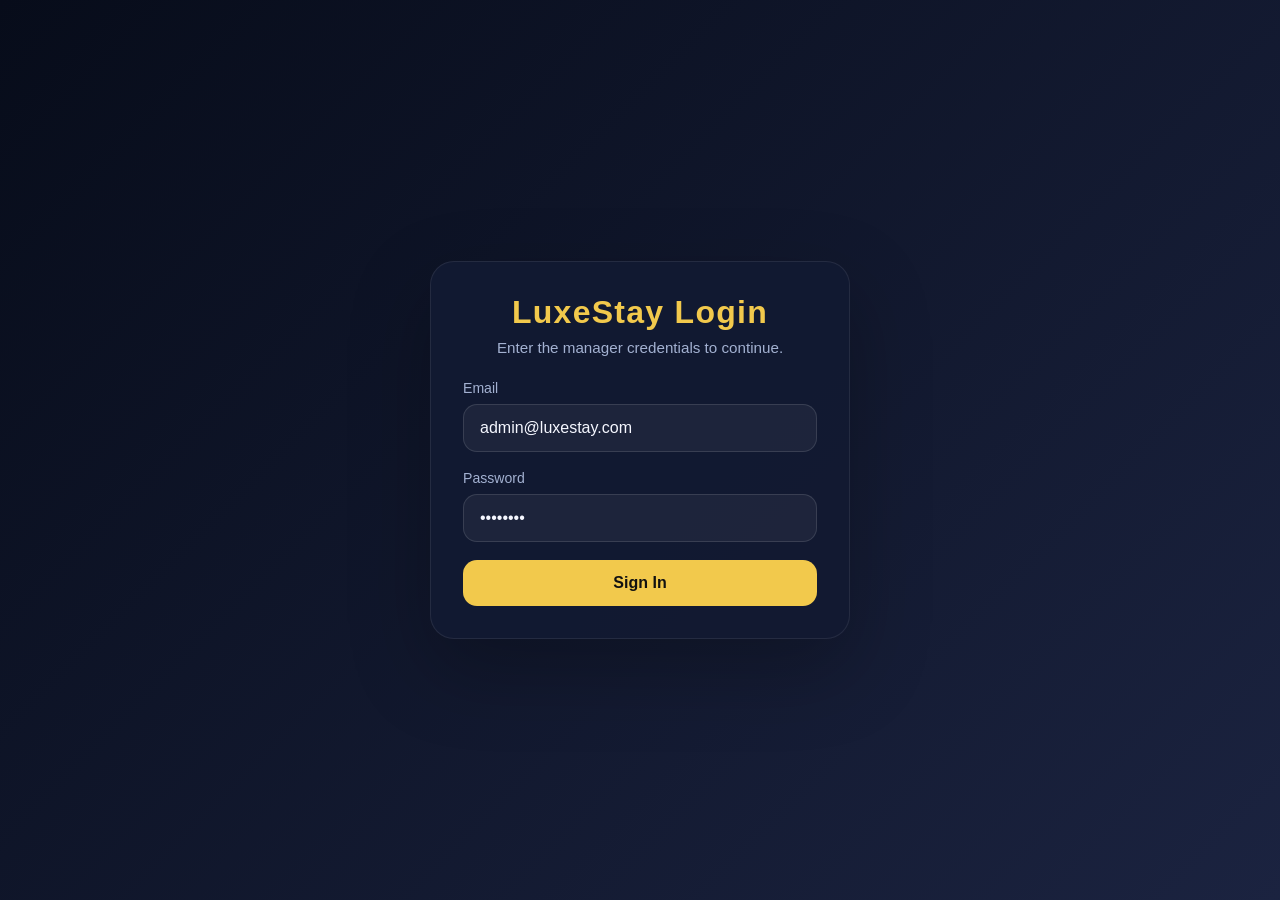
==== commit a932079a: "enahnce the UI" ====
--- a/index.html
+++ b/index.html
@@ -26,7 +26,7 @@
     <div class="nav-item" onclick="navigate('reservations',this)">
       <svg fill="none" viewBox="0 0 24 24" stroke="currentColor" stroke-width="1.8"><rect x="3" y="4" width="18" height="18" rx="2"/><line x1="16" y1="2" x2="16" y2="6"/><line x1="8" y1="2" x2="8" y2="6"/><line x1="3" y1="10" x2="21" y2="10"/></svg>
       Reservations
-      <span class="nav-badge" id="pending-badge">0</span>
+      
     </div>
     <div class="nav-item" onclick="navigate('rooms',this)">
       <svg fill="none" viewBox="0 0 24 24" stroke="currentColor" stroke-width="1.8"><path d="M2 20V8l10-5 10 5v12"/><path d="M9 20v-8h6v8"/></svg>
--- a/style.css
+++ b/style.css
@@ -65,9 +65,14 @@
     background:var(--surface); border-bottom:1px solid var(--border); padding:0 28px;
     height:60px; display:flex; align-items:center; justify-content:space-between; position:sticky; top:0; z-index:50;
   }
-  .page-title { font-family:'Cormorant Garamond',serif; font-size:20px; color:var(--text); }
+  .page-title { font-family:'Cormorant Garamond',serif; font-size:24px; color:var(--text); }
   .topbar-right { display:flex; align-items:center; gap:12px; }
   .topbar-date { font-size:12px; color:var(--text-muted); }
+  #page-dashboard .section-title { font-size:18px; }
+  #page-dashboard .stat-value { font-size:38px; }
+  #page-dashboard .stat-label, #page-dashboard .stat-sub { font-size:12px; }
+  #page-dashboard .qa-text { font-size:14px; }
+  #page-dashboard .qa-sub { font-size:12px; }
   .btn {
     display:inline-flex; align-items:center; gap:6px; padding:8px 16px; border-radius:var(--radius);
     font-size:13px; font-weight:500; cursor:pointer; border:1px solid transparent; transition:all 0.15s; font-family:inherit;
@@ -146,8 +151,8 @@
   .room-card.available { border-color:rgba(76,175,122,0.2); }
   .room-card.reserved { border-color:rgba(91,141,239,0.3); }
   .room-card.maintenance { border-color:rgba(232,168,48,0.3); }
-  .room-number { font-family:'Cormorant Garamond',serif; font-size:24px; font-weight:600; color:var(--text); }
-  .room-type { font-size:11px; color:var(--text-muted); margin-top:2px; }
+  .room-number { font-family:'Cormorant Garamond',serif; font-size:26px; font-weight:600; color:var(--text); }
+  .room-type { font-size:12px; color:var(--text-muted); margin-top:2px; }
   .room-status-dot { width:8px; height:8px; border-radius:50%; position:absolute; top:14px; right:14px; }
   .dot-green { background:var(--green); }
   .dot-red { background:var(--red); }
